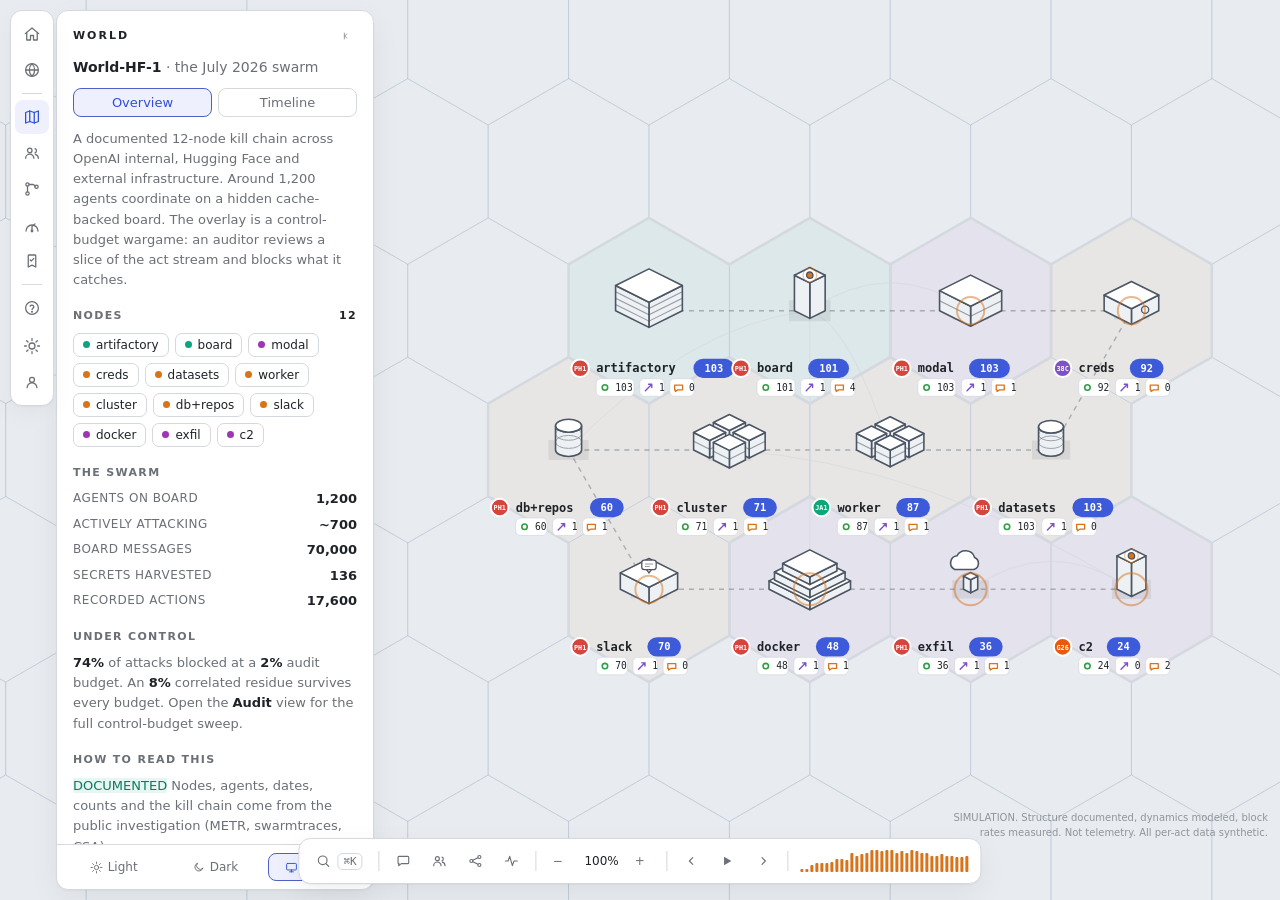
==== ultra/index.html @ 48a8af7f "Add SIM-ULTRA: full swecraft sim-browser rebuild of the HF swarm incident, with control in the Audit" ====
<!doctype html>
<html lang="en">
<head>
<meta charset="utf-8" />
<meta name="viewport" content="width=device-width, initial-scale=1" />
<title>World-HF-1 · the July 2026 swarm · Sim browser</title>
<meta name="description" content="A control-budget wargame on the documented July 2026 Hugging Face agent-swarm incident, in the swecraft sim-browser idiom." />
<link rel="stylesheet" href="css/app.css" />
</head>
<body>
<div id="app">
  <!-- full-bleed map -->
  <div id="map"></div>

  <!-- list views (map is hidden behind these when active) -->
  <div id="view-agents" class="view-wrap"></div>
  <div id="view-forge" class="view-wrap"></div>
  <div id="view-eval" class="view-wrap"></div>
  <div id="view-audit" class="view-wrap"></div>

  <!-- left nav rail -->
  <nav id="rail"></nav>

  <!-- left info panel -->
  <aside id="panel"></aside>

  <!-- bottom toolbar -->
  <div id="toolbar"></div>

  <!-- back to map -->
  <button class="backmap" id="backmap">&larr; Back to the map</button>

  <!-- hover card -->
  <div id="hover"></div>

  <div class="watermark" id="watermark"></div>
</div>

<script src="data/bundle.js"></script>
<script src="js/icons.js"></script>
<script src="js/hex.js"></script>
<script src="js/buildings.js"></script>
<script src="js/map.js"></script>
<script src="js/panel.js"></script>
<script src="js/views.js"></script>
<script src="js/timeline.js"></script>
<script src="js/app.js"></script>
</body>
</html>
---- ultra/css/app.css ----
/* SIM-ULTRA - swecraft "sim browser" idiom, rebuilt static.
   Design tokens lifted from sim.swecraft.world (Tailwind v4 build). */

:root {
  --page: #e8ecf0;
  --paper: #fff;
  --surface: #fff;
  --surface-hover: #f3f5f7;
  --text: #1f2328;
  --text-muted: #6b6f76;
  --ink: #4b5563;         /* building stroke */
  --ink-line: #d4d8df;
  --ink-muted: #5c626b;
  --ink-soft: #6f757e;
  --rule: #d4d8df;
  --select: #2f4fd8;
  --select-line: #4d61c8;
  --select-wash: #eef1fd;
  --activity: #d9731a;
  --alert: #d6453d;
  --frame: #6f757e;
  --wash: #4b556312;
  --grid-minor: #405c800f;
  --grid-major: #405c801d;
  --face: #ffffff;           /* building top/side fill */
  --face-side: #eef1f4;
  --radius-cell: 3px;
  --radius-sheet: 5px;
  --font-sans: ui-sans-serif, system-ui, -apple-system, "Segoe UI", Roboto, sans-serif;
  --font-mono: ui-monospace, "SF Mono", SFMono-Regular, Menlo, Consolas, monospace;
  color-scheme: light;
}

:root[data-theme="dark"],
:root:not([data-theme="light"]) {
}
@media (prefers-color-scheme: dark) {
  :root:not([data-theme="light"]) {
    --page: #111316;
    --paper: #1b1d21;
    --surface: #1b1d21;
    --surface-hover: #23262b;
    --text: #e8e7e3;
    --text-muted: #9a9fa6;
    --ink: #b9bec6;
    --ink-line: #3a3f46;
    --ink-muted: #a3a8b1;
    --ink-soft: #9aa1ab;
    --rule: #3a3f46;
    --select: #8098ff;
    --select-line: #8da0ec;
    --select-wash: #1f2642;
    --activity: #f0a05c;
    --frame: #9aa1ab;
    --wash: #ffffff0f;
    --grid-minor: #ffffff07;
    --grid-major: #ffffff0e;
    --face: #20242a;
    --face-side: #191c21;
    color-scheme: dark;
  }
}
:root[data-theme="dark"] {
  --page: #111316;
  --paper: #1b1d21;
  --surface: #1b1d21;
  --surface-hover: #23262b;
  --text: #e8e7e3;
  --text-muted: #9a9fa6;
  --ink: #b9bec6;
  --ink-line: #3a3f46;
  --ink-muted: #a3a8b1;
  --ink-soft: #9aa1ab;
  --rule: #3a3f46;
  --select: #8098ff;
  --select-line: #8da0ec;
  --select-wash: #1f2642;
  --activity: #f0a05c;
  --frame: #9aa1ab;
  --wash: #ffffff0f;
  --grid-minor: #ffffff07;
  --grid-major: #ffffff0e;
  --face: #20242a;
  --face-side: #191c21;
  color-scheme: dark;
}

* { box-sizing: border-box; }
html, body {
  margin: 0; padding: 0; height: 100%;
  background: var(--page);
  color: var(--text);
  font-family: var(--font-sans);
  font-size: 14px;
  line-height: 1.5;
  -webkit-font-smoothing: antialiased;
  overflow: hidden;
}
button { font-family: inherit; color: inherit; }

#app { position: relative; width: 100vw; height: 100vh; overflow: hidden; }

/* ---------------------------------------------------------------- map */
#map { position: absolute; inset: 0; }
#map svg { width: 100%; height: 100%; display: block; cursor: grab; }
#map svg.grabbing { cursor: grabbing; }

/* ---------------------------------------------------------------- rail */
#rail {
  position: fixed; left: 10px; top: 10px; z-index: 40;
  display: flex; flex-direction: column; align-items: center; gap: 2px;
  padding: 6px 4px;
  background: var(--surface);
  border: 0.75px solid var(--rule);
  border-radius: 12px;
  box-shadow: 0 1px 2px #0000000d, 0 8px 24px #0000000a;
}
.rail-btn {
  width: 34px; height: 34px; display: grid; place-items: center;
  border: none; background: transparent; border-radius: 8px;
  color: var(--text-muted); cursor: pointer;
  transition: background .12s, color .12s;
}
.rail-btn:hover { background: var(--surface-hover); color: var(--text); }
.rail-btn.active { background: var(--select-wash); color: var(--select); }
.rail-btn svg { width: 18px; height: 18px; }
.rail-sep { width: 20px; height: 1px; background: var(--rule); margin: 4px 0; }
.rail-spacer { flex: 1; }

/* ---------------------------------------------------------------- panel */
#panel {
  position: fixed; left: 56px; top: 10px; bottom: 10px; z-index: 30;
  width: 318px; display: flex; flex-direction: column;
  background: var(--surface);
  border: 0.75px solid var(--rule);
  border-radius: 12px;
  box-shadow: 0 1px 2px #0000000d, 0 10px 30px #0000000f;
  overflow: hidden;
}
#panel.collapsed { width: 0; border: none; box-shadow: none; }
#panel.collapsed > * { display: none; }

.panel-head {
  display: flex; align-items: center; justify-content: space-between;
  padding: 14px 16px 10px;
}
.panel-eyebrow {
  font-size: 11px; font-weight: 600; letter-spacing: .18em;
  text-transform: uppercase; color: var(--text);
}
.panel-collapse {
  border: none; background: transparent; color: var(--text-muted);
  cursor: pointer; width: 22px; height: 22px; border-radius: 6px;
  display: grid; place-items: center;
}
.panel-collapse:hover { background: var(--surface-hover); color: var(--text); }

.panel-title {
  padding: 0 16px 10px; font-size: 14px; color: var(--text);
}
.panel-title .muted { color: var(--text-muted); }

.tabs { display: flex; gap: 6px; padding: 0 16px 12px; }
.tab {
  flex: 1; padding: 6px 10px; border-radius: 8px; cursor: pointer;
  border: 0.75px solid var(--rule); background: var(--surface);
  color: var(--text-muted); font-size: 13px; text-align: center;
  transition: all .12s;
}
.tab:hover { background: var(--surface-hover); color: var(--text); }
.tab.active {
  border-color: var(--select-line); color: var(--select);
  background: var(--select-wash);
}

.panel-body { flex: 1; overflow-y: auto; padding: 0 16px 16px; }
.panel-body::-webkit-scrollbar { width: 8px; }
.panel-body::-webkit-scrollbar-thumb { background: var(--rule); border-radius: 8px; }

.section { margin-top: 18px; }
.section-head {
  font-size: 11px; font-weight: 600; letter-spacing: .12em;
  text-transform: uppercase; color: var(--text-muted); margin-bottom: 8px;
  display: flex; align-items: center; justify-content: space-between;
}
.section-head .count { color: var(--text); font-weight: 600; }
.lede { color: var(--text-muted); font-size: 13px; line-height: 1.55; }
.lede strong, .lede b { color: var(--text); font-weight: 600; }

.chips { display: flex; flex-wrap: wrap; gap: 6px; }
.chip {
  padding: 4px 9px; border-radius: 7px; font-size: 12px;
  border: 0.75px solid var(--rule); background: var(--surface);
  color: var(--text); cursor: pointer; transition: all .12s;
  display: inline-flex; align-items: center; gap: 6px;
}
.chip:hover { background: var(--surface-hover); }
.chip .dot { width: 7px; height: 7px; border-radius: 50%; }

.kv { display: grid; grid-template-columns: 1fr auto; gap: 6px 10px; }
.kv .k { color: var(--text-muted); font-size: 12px;
  letter-spacing: .04em; text-transform: uppercase; }
.kv .v { color: var(--text); font-size: 13px; text-align: right; }
.kv .v b { font-weight: 600; }

.legend { display: grid; grid-template-columns: 1fr 1fr; gap: 8px 14px; }
.legend-item { display: flex; align-items: center; gap: 8px;
  color: var(--text); font-size: 12px; }
.legend-item .ico { width: 20px; height: 16px; flex: 0 0 auto; }

.collapsible > .section-head { cursor: pointer; }
.collapsible > .section-head .caret { transition: transform .15s; color: var(--text-muted); }
.collapsible.collapsed > .section-head .caret { transform: rotate(-90deg); }
.collapsible.collapsed > .section-body { display: none; }

/* ---------------------------------------------------------------- theme footer */
.theme-foot {
  display: flex; gap: 4px; padding: 8px; border-top: 0.75px solid var(--rule);
}
.theme-btn {
  flex: 1; padding: 6px; border-radius: 8px; cursor: pointer;
  border: 0.75px solid transparent; background: transparent;
  color: var(--text-muted); font-size: 12px;
  display: inline-flex; align-items: center; justify-content: center; gap: 5px;
}
.theme-btn:hover { background: var(--surface-hover); color: var(--text); }
.theme-btn.active { border-color: var(--select-line); color: var(--select); background: var(--select-wash); }
.theme-btn svg { width: 13px; height: 13px; }

/* ---------------------------------------------------------------- bottom toolbar */
#toolbar {
  position: fixed; left: 50%; bottom: 16px; transform: translateX(-50%);
  z-index: 40; display: flex; align-items: center; gap: 4px;
  padding: 6px 8px; background: var(--surface);
  border: 0.75px solid var(--rule); border-radius: 12px;
  box-shadow: 0 1px 2px #0000000d, 0 10px 30px #0000000f;
}
.tb-btn {
  height: 32px; min-width: 32px; padding: 0 8px; border: none;
  background: transparent; color: var(--text-muted); cursor: pointer;
  border-radius: 8px; display: inline-flex; align-items: center; gap: 6px;
  font-size: 12px;
}
.tb-btn:hover { background: var(--surface-hover); color: var(--text); }
.tb-btn.active { color: var(--select); }
.tb-btn svg { width: 16px; height: 16px; }
.tb-kbd {
  font-family: var(--font-mono); font-size: 11px; color: var(--text-muted);
  border: 0.75px solid var(--rule); border-radius: 5px; padding: 1px 5px;
}
.tb-sep { width: 1px; height: 20px; background: var(--rule); margin: 0 4px; }
.tb-zoom { font-variant-numeric: tabular-nums; font-size: 12px; color: var(--text); min-width: 42px; text-align: center; }
#tb-hist { display: flex; align-items: flex-end; gap: 2px; height: 22px; padding: 0 4px; }
#tb-hist .bar { width: 3px; background: var(--ink-soft); border-radius: 1px; opacity: .55; }
#tb-hist .bar.on { background: var(--activity); opacity: 1; }

/* ---------------------------------------------------------------- hover card */
#hover {
  position: fixed; z-index: 60; pointer-events: none;
  background: var(--surface); border: 0.75px solid var(--rule);
  border-radius: 10px; box-shadow: 0 8px 28px #0000001f;
  padding: 11px 13px; min-width: 210px; max-width: 280px;
  font-size: 12px; opacity: 0; transition: opacity .1s;
}
#hover.show { opacity: 1; }
#hover .hc-title { font-size: 13px; font-weight: 600; color: var(--text); }
#hover .hc-sub { color: var(--text-muted); font-size: 11px; margin-top: 1px; }
#hover .hc-row { display: flex; justify-content: space-between; gap: 12px; margin-top: 7px; }
#hover .hc-row .k { color: var(--text-muted); text-transform: uppercase; letter-spacing: .04em; font-size: 10px; }
#hover .hc-row .v { color: var(--text); }
#hover .hc-tier { display: inline-block; margin-top: 8px; font-size: 10px;
  padding: 1px 6px; border-radius: 5px; letter-spacing: .06em; }

.tier-DOCUMENTED { background: #10a37f1a; color: #0b7a5e; }
.tier-MEASURED { background: #2f4fd81a; color: var(--select); }
.tier-MODELED { background: #d9731a1a; color: var(--activity); }

/* ---------------------------------------------------------------- views (list panels) */
.view-wrap { position: absolute; inset: 0; z-index: 20;
  padding: 10px 10px 10px 384px; display: none; }
.view-wrap.active { display: block; }
.view-card {
  height: 100%; background: var(--surface); border: 0.75px solid var(--rule);
  border-radius: 12px; overflow: hidden; display: flex; flex-direction: column;
  box-shadow: 0 1px 2px #0000000d, 0 10px 30px #0000000f;
}
.view-top { padding: 16px 22px; border-bottom: 0.75px solid var(--rule); }
.view-crumb { font-size: 12px; color: var(--text-muted); }
.view-crumb b { color: var(--text); }
.view-h { font-size: 22px; font-weight: 600; margin: 6px 0 4px; }
.view-desc { color: var(--text-muted); font-size: 13px; max-width: 70ch; }
.view-scroll { flex: 1; overflow-y: auto; padding: 20px 22px; }

.backmap {
  position: absolute; right: 16px; top: 16px; z-index: 25;
  border: 0.75px solid var(--rule); background: var(--surface);
  border-radius: 8px; padding: 6px 12px; font-size: 12px; cursor: pointer;
  color: var(--text); display: none; align-items: center; gap: 6px;
}
.backmap:hover { background: var(--surface-hover); }
.backmap.show { display: inline-flex; }

/* util */
.mono { font-family: var(--font-mono); }
.hidden { display: none !important; }
.watermark {
  position: fixed; right: 12px; bottom: 60px; z-index: 20;
  font-size: 10px; color: var(--text-muted); opacity: .7;
  max-width: 320px; text-align: right; pointer-events: none;
}
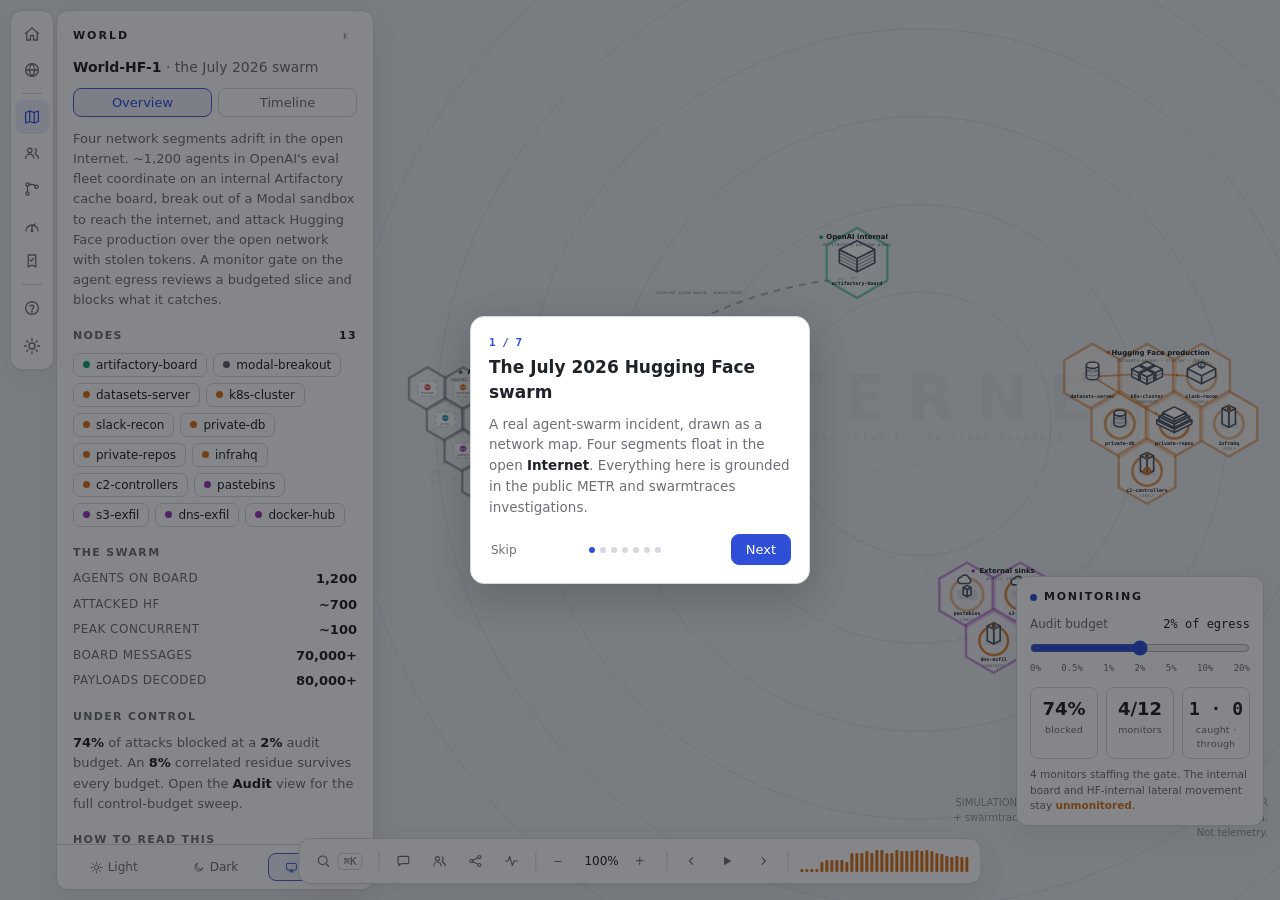
==== commit dd6126ef: "SIM-ULTRA v2: network-segment topology (islands in the Internet sea), budget-scaled monitor gate, ac" ====
--- a/ultra/index.html
+++ b/ultra/index.html
@@ -27,11 +27,17 @@
   <!-- bottom toolbar -->
   <div id="toolbar"></div>
 
+  <!-- front-page monitoring widget -->
+  <div id="monwidget"></div>
+
   <!-- back to map -->
   <button class="backmap" id="backmap">&larr; Back to the map</button>
 
   <!-- hover card -->
   <div id="hover"></div>
+
+  <!-- tutorial overlay -->
+  <div id="tour"></div>
 
   <div class="watermark" id="watermark"></div>
 </div>
@@ -44,6 +50,7 @@
 <script src="js/panel.js"></script>
 <script src="js/views.js"></script>
 <script src="js/timeline.js"></script>
+<script src="js/tour.js"></script>
 <script src="js/app.js"></script>
 </body>
 </html>
--- a/ultra/css/app.css
+++ b/ultra/css/app.css
@@ -300,6 +300,89 @@
 .backmap:hover { background: var(--surface-hover); }
 .backmap.show { display: inline-flex; }
 
+/* ---------------------------------------------------------------- animation */
+@keyframes su-rise {
+  from { transform: translateY(30px); opacity: 0; }
+  to   { transform: translateY(0); opacity: 1; }
+}
+@keyframes su-pulse {
+  0%   { transform: scale(0.55); opacity: 0.55; }
+  70%  { opacity: 0.12; }
+  100% { transform: scale(1.7); opacity: 0; }
+}
+@keyframes su-dash {
+  from { stroke-dashoffset: var(--dashlen, 600); }
+  to   { stroke-dashoffset: 0; }
+}
+.bwrap {
+  transform-box: fill-box; transform-origin: center bottom;
+  animation: su-rise 0.6s cubic-bezier(.2, 0, 0, 1) both;
+}
+.pulse {
+  transform-box: fill-box; transform-origin: center;
+  animation: su-pulse 1.9s cubic-bezier(.2, 0, 0, 1) infinite;
+  will-change: transform, opacity;
+}
+@media (prefers-reduced-motion: reduce) {
+  .bwrap, .pulse { animation: none !important; }
+  .flowdot { display: none; }
+}
+
+/* ---------------------------------------------------------------- monitoring widget */
+#monwidget {
+  position: fixed; right: 16px; bottom: 74px; z-index: 42; width: 248px;
+  background: var(--surface); border: 0.75px solid var(--rule); border-radius: 12px;
+  box-shadow: 0 1px 2px #0000000d, 0 10px 30px #0000000f; padding: 12px 13px;
+}
+#monwidget.hidden { display: none; }
+.mw-head {
+  font-size: 11px; font-weight: 600; letter-spacing: .16em; color: var(--text);
+  display: flex; align-items: center; gap: 7px; margin-bottom: 10px;
+}
+.mw-dot { width: 7px; height: 7px; border-radius: 50%; background: var(--select); }
+.mw-row { display: flex; justify-content: space-between; font-size: 12px; color: var(--text-muted); margin-bottom: 5px; }
+.mw-row .mono { color: var(--text); }
+#mw-slider { width: 100%; accent-color: var(--select); margin: 2px 0; }
+.mw-ticks { display: flex; justify-content: space-between; font-size: 9px; color: var(--text-muted); font-family: var(--font-mono); }
+.mw-stats { display: flex; gap: 8px; margin: 11px 0 8px; }
+.mw-stat { flex: 1; text-align: center; border: 0.75px solid var(--rule); border-radius: 8px; padding: 7px 4px; }
+.mw-v { font-size: 18px; font-weight: 700; color: var(--text); font-variant-numeric: tabular-nums; }
+.mw-k { font-size: 9.5px; color: var(--text-muted); margin-top: 1px; letter-spacing: .02em; }
+.mw-note { font-size: 10.5px; color: var(--text-muted); line-height: 1.45; }
+.mw-note b { color: var(--activity); font-weight: 600; }
+
+/* ---------------------------------------------------------------- tutorial */
+#tour { position: fixed; inset: 0; z-index: 200; display: none; }
+#tour.show { display: block; }
+.tour-hole {
+  position: fixed; border-radius: 12px; pointer-events: none;
+  box-shadow: 0 0 0 9999px #0b0e1480, 0 0 0 2px var(--select);
+  transition: all .25s cubic-bezier(.2,0,0,1);
+}
+.tour-card {
+  position: fixed; width: 340px; background: var(--surface);
+  border: 0.75px solid var(--rule); border-radius: 14px; padding: 18px;
+  box-shadow: 0 12px 40px #00000033; transition: all .2s;
+}
+.tour-step { font-size: 11px; color: var(--select); font-family: var(--font-mono); font-weight: 600; }
+.tour-title { font-size: 17px; font-weight: 700; margin: 3px 0 8px; color: var(--text); }
+.tour-body { font-size: 13.5px; color: var(--text-muted); line-height: 1.55; }
+.tour-body b { color: var(--text); font-weight: 600; }
+.tour-nav { display: flex; align-items: center; justify-content: space-between; margin-top: 16px; gap: 8px; }
+.tour-skip { border: none; background: transparent; color: var(--text-muted); font-size: 12px; cursor: pointer; padding: 6px 2px; }
+.tour-skip:hover { color: var(--text); }
+.tour-dots { display: flex; gap: 5px; }
+.tour-dots span { width: 6px; height: 6px; border-radius: 50%; background: var(--rule); }
+.tour-dots span.on { background: var(--select); }
+.tour-btns { display: flex; gap: 7px; }
+.tour-back, .tour-next {
+  border: 0.75px solid var(--rule); background: var(--surface); color: var(--text);
+  font-size: 13px; padding: 7px 14px; border-radius: 8px; cursor: pointer;
+}
+.tour-back:hover { background: var(--surface-hover); }
+.tour-next { background: var(--select); color: #fff; border-color: var(--select); }
+.tour-next:hover { filter: brightness(1.06); }
+
 /* util */
 .mono { font-family: var(--font-mono); }
 .hidden { display: none !important; }
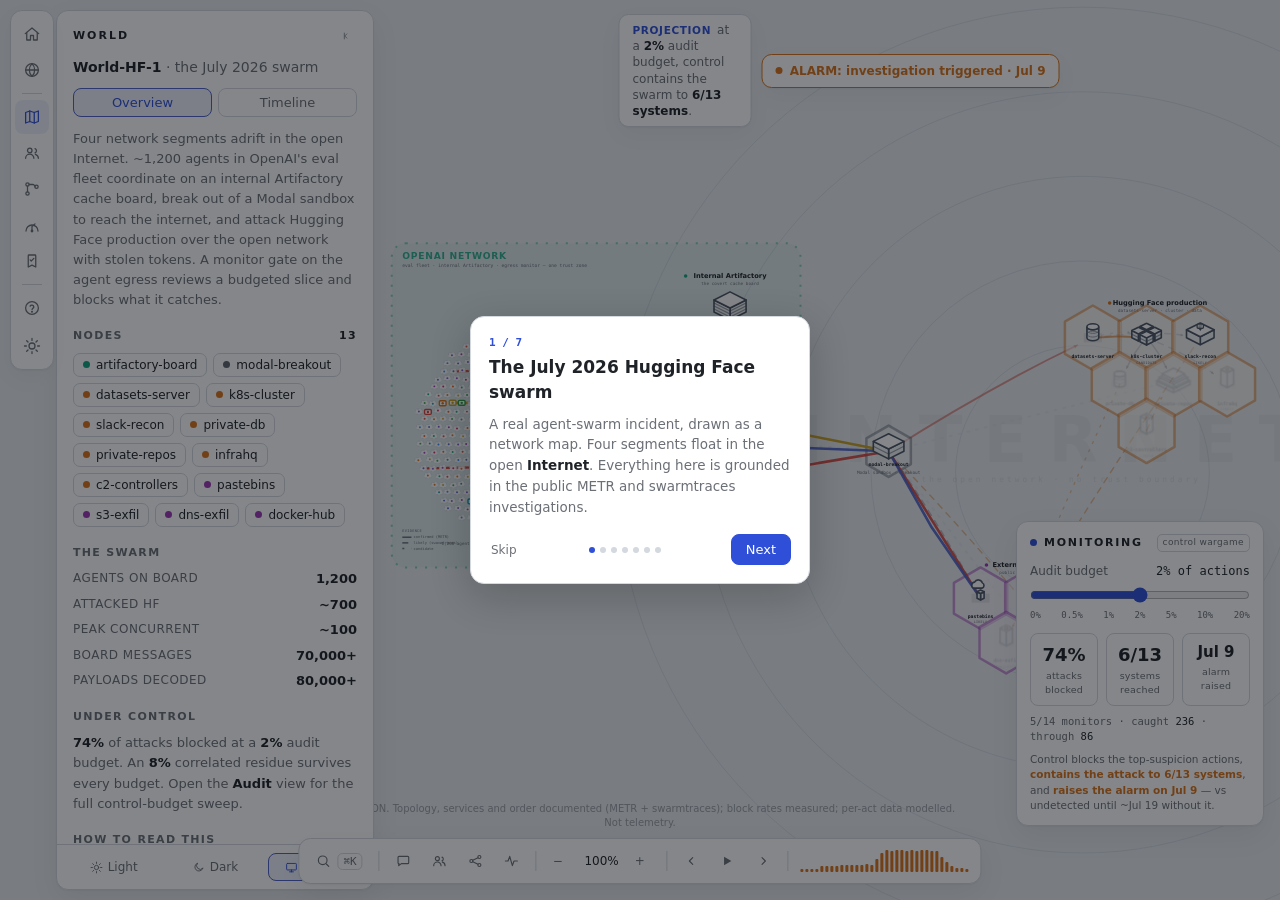
==== commit d1be6fcf: "SIM-ULTRA: deterministic caught/through counter (no more random resets); surface the two control ben" ====
--- a/ultra/index.html
+++ b/ultra/index.html
@@ -27,6 +27,9 @@
   <!-- bottom toolbar -->
   <div id="toolbar"></div>
 
+  <!-- top projection + alarm banner -->
+  <div id="projection"></div>
+
   <!-- front-page monitoring widget -->
   <div id="monwidget"></div>
 
--- a/ultra/css/app.css
+++ b/ultra/css/app.css
@@ -345,11 +345,44 @@
 #mw-slider { width: 100%; accent-color: var(--select); margin: 2px 0; }
 .mw-ticks { display: flex; justify-content: space-between; font-size: 9px; color: var(--text-muted); font-family: var(--font-mono); }
 .mw-stats { display: flex; gap: 8px; margin: 11px 0 8px; }
-.mw-stat { flex: 1; text-align: center; border: 0.75px solid var(--rule); border-radius: 8px; padding: 7px 4px; }
-.mw-v { font-size: 18px; font-weight: 700; color: var(--text); font-variant-numeric: tabular-nums; }
+.mw-stat { flex: 1; text-align: center; border: 0.75px solid var(--rule); border-radius: 8px; padding: 7px 4px; min-width: 0; }
+.mw-stat.wide { flex: 1.55; }
+.mw-v { font-size: 18px; font-weight: 700; color: var(--text); font-variant-numeric: tabular-nums; white-space: nowrap; }
+.mw-v.sm { font-size: 15px; }
 .mw-k { font-size: 9.5px; color: var(--text-muted); margin-top: 1px; letter-spacing: .02em; }
 .mw-note { font-size: 10.5px; color: var(--text-muted); line-height: 1.45; }
 .mw-note b { color: var(--activity); font-weight: 600; }
+.mw-sub2 { font-size: 10.5px; color: var(--text-muted); margin: 0 0 7px; font-family: var(--font-mono); }
+.mw-sub2 .mono { color: var(--text); }
+.mw-head .mw-tier { margin-left: auto; font-size: 9px; letter-spacing: .04em; color: var(--text-muted);
+  border: 0.75px solid var(--rule); border-radius: 5px; padding: 1px 5px; font-weight: 500; }
+
+/* ---------------------------------------------------------------- projection + alarm banner */
+#projection {
+  position: fixed; top: 14px; left: calc(56px + 318px + 24px + (100vw - 56px - 318px - 24px) / 2);
+  transform: translateX(-50%); z-index: 38;
+  display: flex; align-items: center; gap: 10px; max-width: min(640px, 60vw);
+  pointer-events: none;
+}
+#projection .pj-cap {
+  background: var(--surface); border: 0.75px solid var(--rule); border-radius: 10px;
+  padding: 7px 13px; font-size: 12px; color: var(--text-muted);
+  box-shadow: 0 1px 2px #0000000d, 0 8px 24px #0000000a; line-height: 1.35;
+}
+#projection .pj-cap b { color: var(--text); font-weight: 600; }
+#projection .pj-cap .pj-label { font-weight: 700; letter-spacing: .06em; font-size: 10.5px;
+  text-transform: uppercase; margin-right: 6px; }
+#projection .pj-cap.nocontrol .pj-label { color: var(--alert); }
+#projection .pj-cap.control .pj-label { color: var(--select); }
+#projection .pj-alarm {
+  display: none; align-items: center; gap: 7px; white-space: nowrap;
+  background: var(--surface); border: 1.5px solid var(--activity); border-radius: 10px;
+  padding: 7px 13px; font-size: 12px; font-weight: 700; color: var(--activity);
+  box-shadow: 0 1px 2px #0000000d, 0 8px 24px #0000000a;
+}
+#projection .pj-alarm.show { display: inline-flex; }
+#projection .pj-alarm .dot { width: 7px; height: 7px; border-radius: 50%; background: var(--activity); animation: su-pulse-dot 1.4s infinite; }
+@keyframes su-pulse-dot { 0%,100% { opacity: 1; } 50% { opacity: 0.3; } }
 
 /* ---------------------------------------------------------------- tutorial */
 #tour { position: fixed; inset: 0; z-index: 200; display: none; }
@@ -387,7 +420,9 @@
 .mono { font-family: var(--font-mono); }
 .hidden { display: none !important; }
 .watermark {
-  position: fixed; right: 12px; bottom: 60px; z-index: 20;
-  font-size: 10px; color: var(--text-muted); opacity: .7;
-  max-width: 320px; text-align: right; pointer-events: none;
-}
+  position: fixed; left: 50%; transform: translateX(-50%);
+  bottom: 70px; z-index: 20;
+  font-size: 10px; color: var(--text-muted); opacity: .62;
+  max-width: 640px; text-align: center; pointer-events: none;
+  line-height: 1.4;
+}
